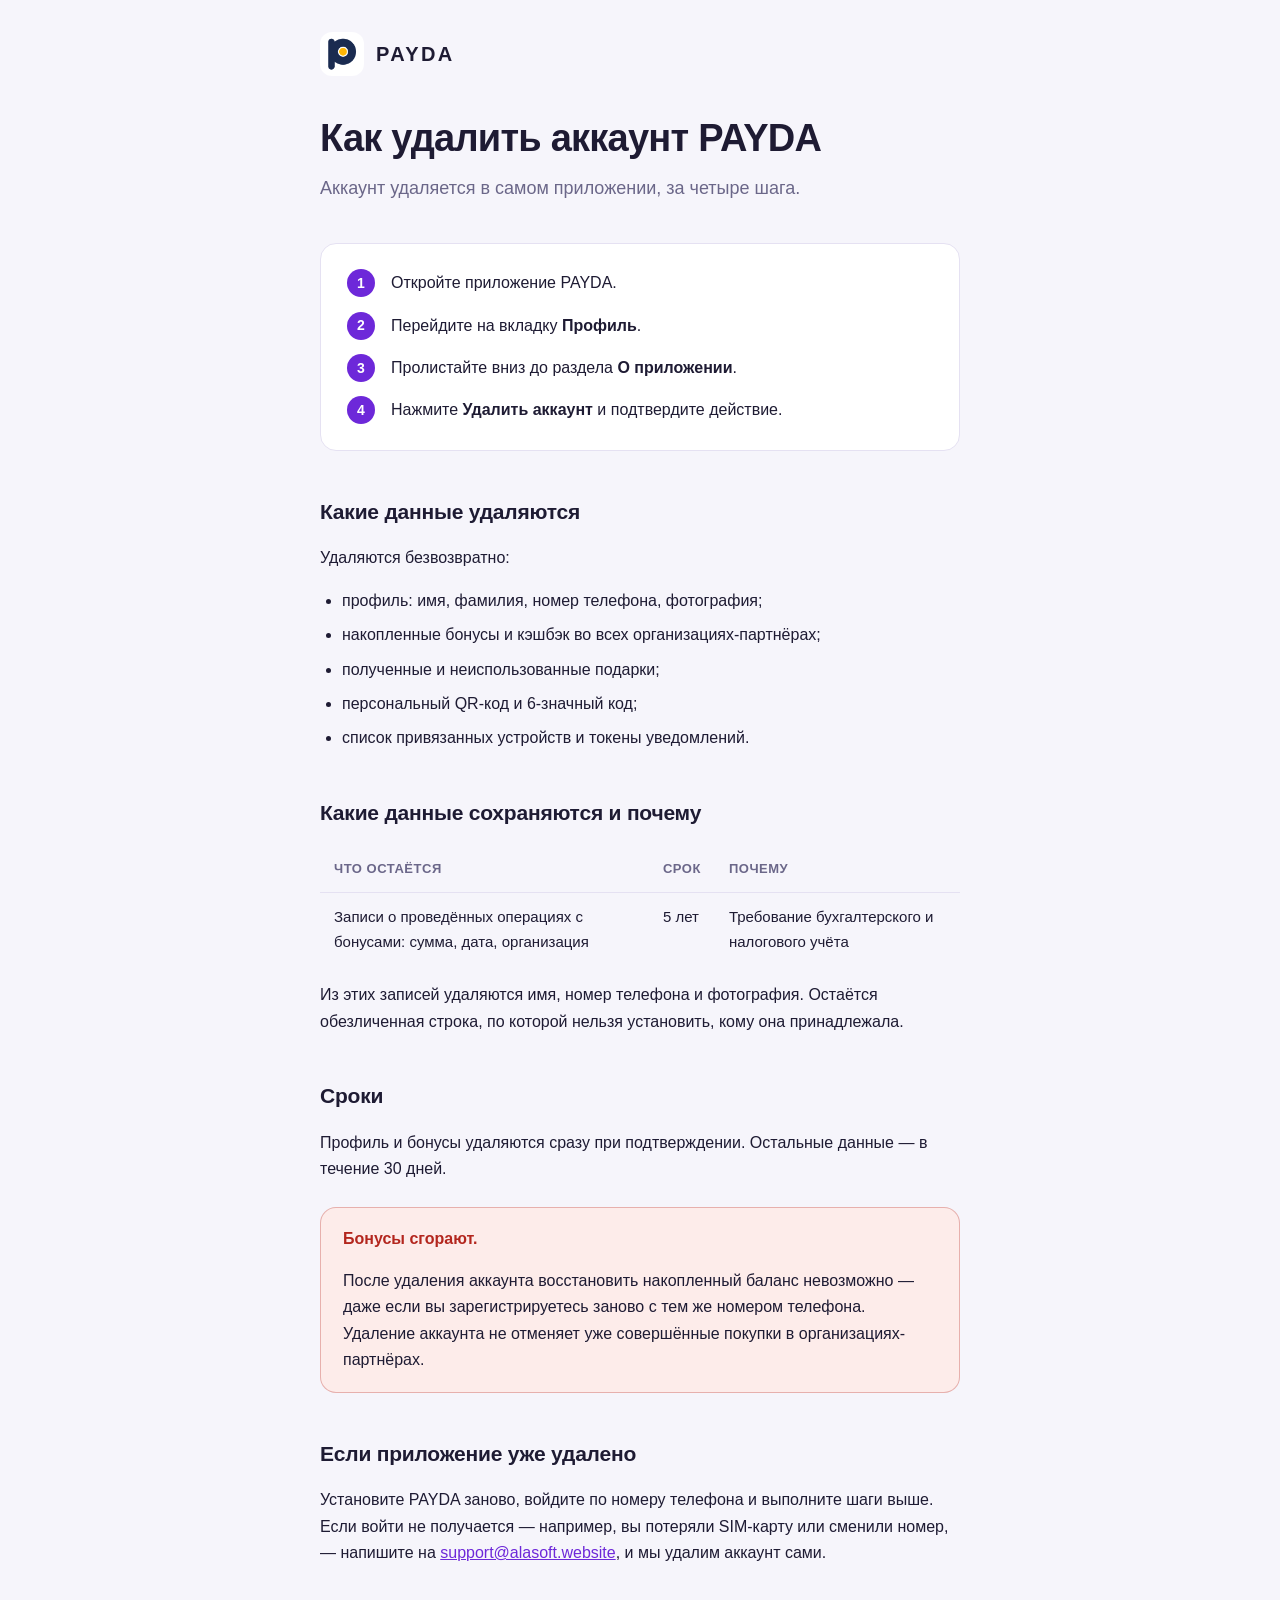
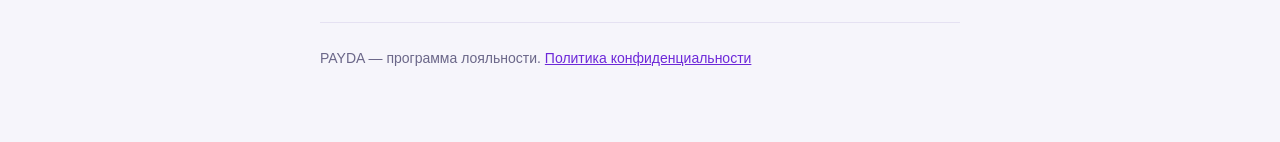
==== account-delete.html @ d6139251 "store: удаление аккаунта, публичные страницы, тестовые номера для ревьюеров Требования Google Play и" ====
<!DOCTYPE html>
<html lang="ru">
<head>
<meta charset="utf-8">
<meta name="viewport" content="width=device-width, initial-scale=1">
<title>Удаление аккаунта — PAYDA</title>
<meta name="description" content="Как удалить аккаунт PAYDA в приложении. Какие данные удаляются, какие сохраняются и в какой срок.">
<!-- Страницу читает ревьюер Google Play. Она обязана открываться без входа
     в аккаунт и отдавать 200 — иначе сборку отклонят. -->
<meta name="robots" content="index, follow">
<style>
  :root {
    --brand:      #6D28D9;
    --bg:         #F6F5FB;
    --surface:    #FFFFFF;
    --border:     #E5E1F2;
    --text:       #1E1B33;
    --text-2:     #6B6789;
    --danger:     #B3261E;
    --danger-bg:  #FDECEA;
    --radius:     16px;
  }
  @media (prefers-color-scheme: dark) {
    :root {
      --brand: #B79BFF;
      --bg: #131024; --surface: #1C1833; --border: #332C52;
      --text: #F2F0FA; --text-2: #A9A4C4;
      --danger: #FFB4AB; --danger-bg: #2B1614;
    }
  }
  * { box-sizing: border-box; }
  body {
    margin: 0;
    background: var(--bg);
    color: var(--text);
    font: 16px/1.65 -apple-system, BlinkMacSystemFont, "Segoe UI", Roboto, Helvetica, Arial, sans-serif;
    -webkit-font-smoothing: antialiased;
  }
  .wrap { max-width: 680px; margin: 0 auto; padding: 32px 20px 72px; }

  header { display: flex; align-items: center; gap: 12px; margin-bottom: 40px; }
  /* Знак тёмно-синий, и на тёмном фоне он тонет. Белая подложка —
     то же фирменное поле, что и у иконки приложения. */
  header img {
    width: 44px; height: 44px; display: block;
    background: #fff; border-radius: 12px; padding: 4px;
  }
  header .name { font-size: 20px; font-weight: 700; letter-spacing: 0.12em; }

  h1 { font-size: clamp(28px, 6vw, 38px); line-height: 1.2; margin: 0 0 12px; letter-spacing: -0.02em; }
  .lede { font-size: 18px; color: var(--text-2); margin: 0 0 40px; }

  h2 { font-size: 21px; margin: 44px 0 16px; letter-spacing: -0.01em; }
  p { margin: 0 0 16px; }

  .card {
    background: var(--surface);
    border: 1px solid var(--border);
    border-radius: var(--radius);
    padding: 26px;
    margin: 0 0 20px;
  }
  .card h2 { margin-top: 0; }

  ol.steps { margin: 0; padding: 0; list-style: none; counter-reset: step; }
  ol.steps li {
    counter-increment: step;
    position: relative; padding-left: 44px; margin-bottom: 16px;
  }
  ol.steps li:last-child { margin-bottom: 0; }
  ol.steps li::before {
    content: counter(step);
    position: absolute; left: 0; top: -1px;
    width: 28px; height: 28px; border-radius: 50%;
    background: var(--brand); color: #fff;
    font-size: 14px; font-weight: 700;
    display: flex; align-items: center; justify-content: center;
  }
  @media (prefers-color-scheme: dark) {
    ol.steps li::before { color: #1E1B33; }
  }

  ul { margin: 0 0 16px; padding-left: 22px; }
  li { margin-bottom: 8px; }

  .warn {
    background: var(--danger-bg);
    border: 1px solid rgba(179, 38, 30, 0.3);
    border-radius: var(--radius);
    padding: 18px 22px; margin: 24px 0;
  }
  @media (prefers-color-scheme: dark) {
    .warn { border-color: rgba(255, 180, 171, 0.3); }
  }
  .warn strong { color: var(--danger); }
  .warn p:last-child { margin-bottom: 0; }

  table { width: 100%; border-collapse: collapse; margin: 0 0 16px; font-size: 15px; }
  th, td { text-align: left; padding: 12px 14px; border-bottom: 1px solid var(--border); vertical-align: top; }
  th { font-weight: 600; color: var(--text-2); font-size: 13px; text-transform: uppercase; letter-spacing: 0.04em; }
  tr:last-child td { border-bottom: none; }
  .scroll { overflow-x: auto; }

  a { color: var(--brand); }
  footer {
    margin-top: 56px; padding-top: 24px;
    border-top: 1px solid var(--border);
    color: var(--text-2); font-size: 14px;
  }
</style>
</head>
<body>
<div class="wrap">

  <header>
    <img alt="PAYDA" src="[data-uri]">
    <span class="name">PAYDA</span>
  </header>

  <h1>Как удалить аккаунт PAYDA</h1>
  <p class="lede">
    Аккаунт удаляется в самом приложении, за четыре шага.
  </p>

  <div class="card">
    <ol class="steps">
      <li>Откройте приложение PAYDA.</li>
      <li>Перейдите на вкладку <strong>Профиль</strong>.</li>
      <li>Пролистайте вниз до раздела <strong>О приложении</strong>.</li>
      <li>Нажмите <strong>Удалить аккаунт</strong> и подтвердите действие.</li>
    </ol>
  </div>

  <h2>Какие данные удаляются</h2>
  <p>Удаляются безвозвратно:</p>
  <ul>
    <li>профиль: имя, фамилия, номер телефона, фотография;</li>
    <li>накопленные бонусы и кэшбэк во всех организациях-партнёрах;</li>
    <li>полученные и неиспользованные подарки;</li>
    <li>персональный QR-код и 6-значный код;</li>
    <li>список привязанных устройств и токены уведомлений.</li>
  </ul>

  <h2>Какие данные сохраняются и почему</h2>
  <div class="scroll">
    <table>
      <tr>
        <th>Что остаётся</th>
        <th>Срок</th>
        <th>Почему</th>
      </tr>
      <tr>
        <td>Записи о проведённых операциях с бонусами: сумма, дата, организация</td>
        <td>5 лет</td>
        <td>Требование бухгалтерского и налогового учёта</td>
      </tr>
    </table>
  </div>
  <p>
    Из этих записей удаляются имя, номер телефона и фотография. Остаётся
    обезличенная строка, по которой нельзя установить, кому она принадлежала.
  </p>

  <h2>Сроки</h2>
  <p>
    Профиль и бонусы удаляются сразу при подтверждении. Остальные данные —
    в течение 30 дней.
  </p>

  <div class="warn">
    <p><strong>Бонусы сгорают.</strong></p>
    <p>
      После удаления аккаунта восстановить накопленный баланс невозможно —
      даже если вы зарегистрируетесь заново с тем же номером телефона.
      Удаление аккаунта не отменяет уже совершённые покупки
      в организациях-партнёрах.
    </p>
  </div>

  <h2>Если приложение уже удалено</h2>
  <p>
    Установите PAYDA заново, войдите по номеру телефона и выполните шаги выше.
    Если войти не получается — например, вы потеряли SIM-карту или сменили
    номер, — напишите на
    <a href="mailto:support@alasoft.website">support@alasoft.website</a>,
    и мы удалим аккаунт сами.
  </p>

  <footer>
    PAYDA — программа лояльности.
    <a href="/privacy">Политика конфиденциальности</a>
  </footer>

</div>
</body>
</html>
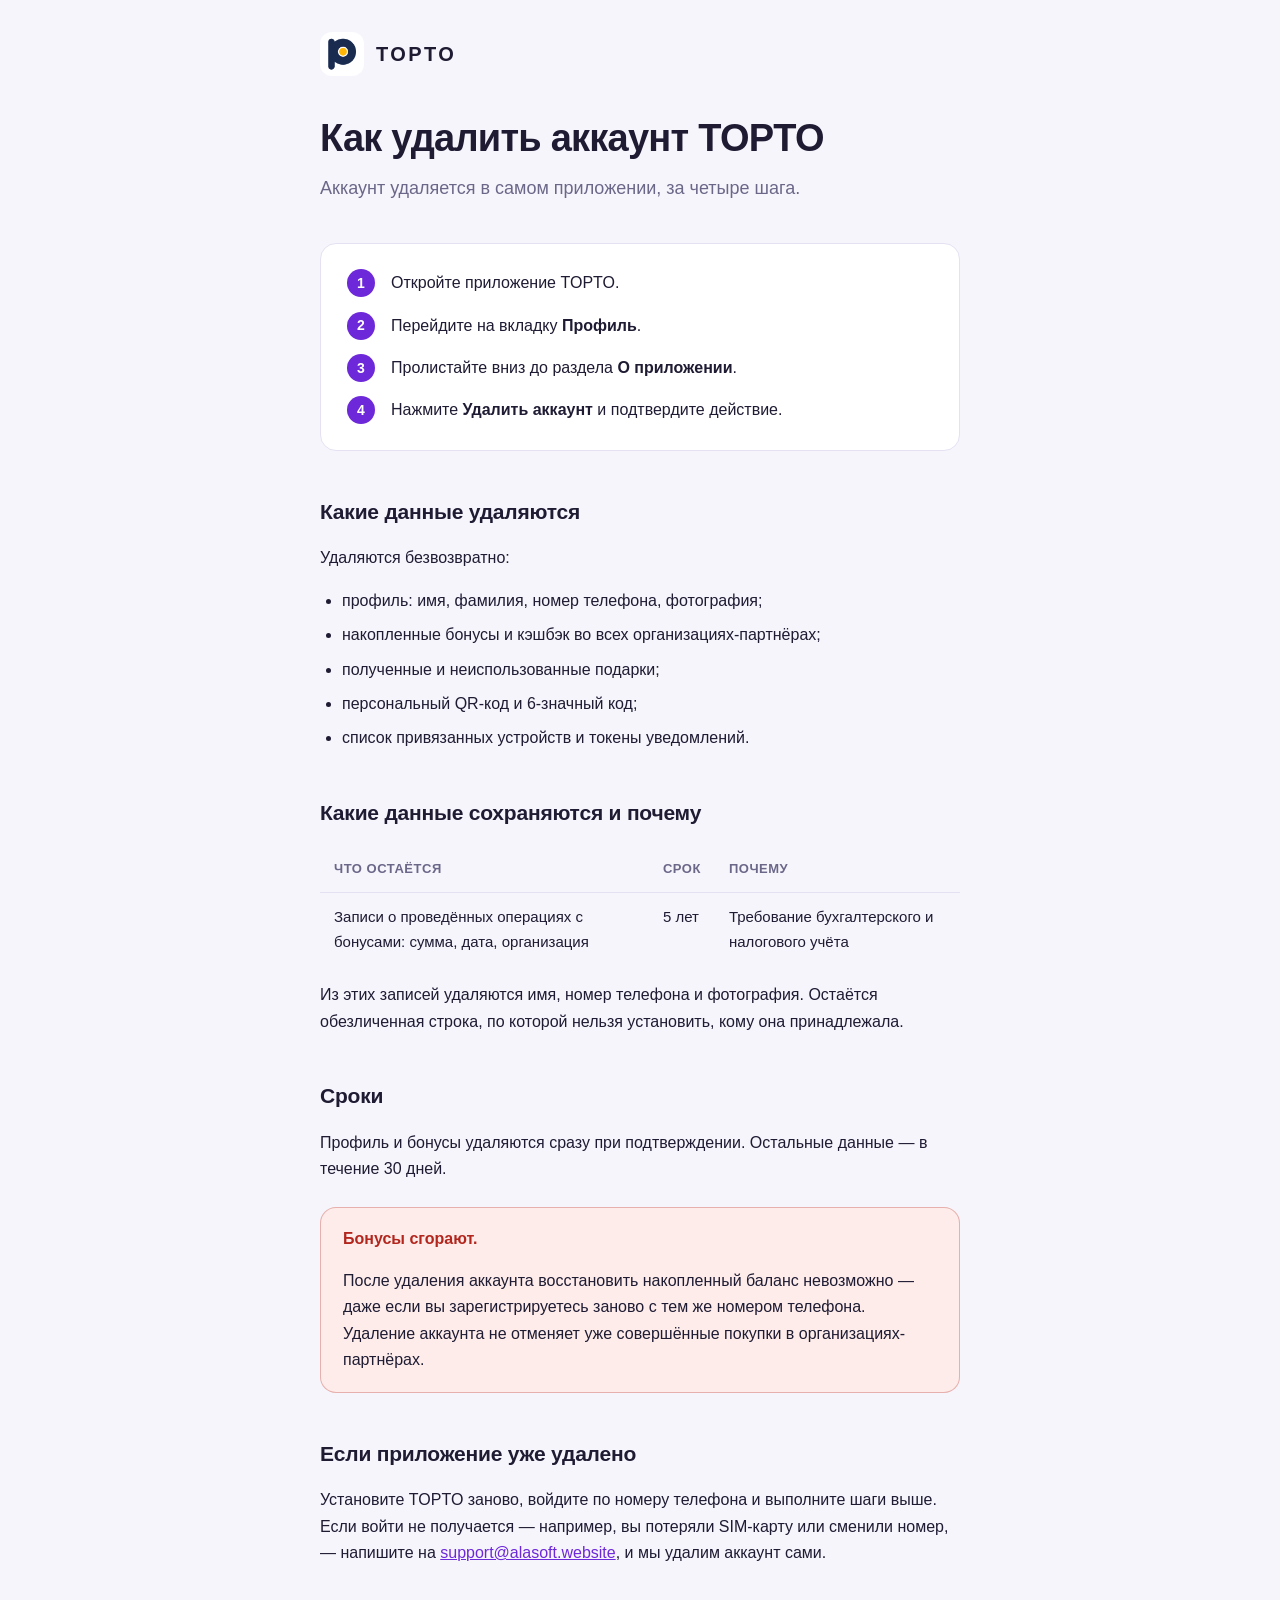
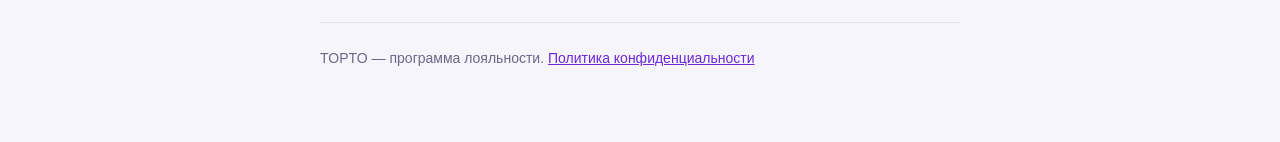
==== commit ac0e81a8: "бренд: везде TOPTO SMS и push, веб-панель (TOPTO Admin, логотип T), публичные документы с логотипом " ====
--- a/account-delete.html
+++ b/account-delete.html
@@ -3,8 +3,8 @@
 <head>
 <meta charset="utf-8">
 <meta name="viewport" content="width=device-width, initial-scale=1">
-<title>Удаление аккаунта — PAYDA</title>
-<meta name="description" content="Как удалить аккаунт PAYDA в приложении. Какие данные удаляются, какие сохраняются и в какой срок.">
+<title>Удаление аккаунта — TOPTO</title>
+<meta name="description" content="Как удалить аккаунт TOPTO в приложении. Какие данные удаляются, какие сохраняются и в какой срок.">
 <!-- Страницу читает ревьюер Google Play. Она обязана открываться без входа
      в аккаунт и отдавать 200 — иначе сборку отклонят. -->
 <meta name="robots" content="index, follow">
@@ -113,18 +113,18 @@
 <div class="wrap">
 
   <header>
-    <img alt="PAYDA" src="[data-uri]">
-    <span class="name">PAYDA</span>
+    <img alt="TOPTO" src="[data-uri]">
+    <span class="name">TOPTO</span>
   </header>
 
-  <h1>Как удалить аккаунт PAYDA</h1>
+  <h1>Как удалить аккаунт TOPTO</h1>
   <p class="lede">
     Аккаунт удаляется в самом приложении, за четыре шага.
   </p>
 
   <div class="card">
     <ol class="steps">
-      <li>Откройте приложение PAYDA.</li>
+      <li>Откройте приложение TOPTO.</li>
       <li>Перейдите на вкладку <strong>Профиль</strong>.</li>
       <li>Пролистайте вниз до раздела <strong>О приложении</strong>.</li>
       <li>Нажмите <strong>Удалить аккаунт</strong> и подтвердите действие.</li>
@@ -179,7 +179,7 @@
 
   <h2>Если приложение уже удалено</h2>
   <p>
-    Установите PAYDA заново, войдите по номеру телефона и выполните шаги выше.
+    Установите TOPTO заново, войдите по номеру телефона и выполните шаги выше.
     Если войти не получается — например, вы потеряли SIM-карту или сменили
     номер, — напишите на
     <a href="mailto:support@alasoft.website">support@alasoft.website</a>,
@@ -187,7 +187,7 @@
   </p>
 
   <footer>
-    PAYDA — программа лояльности.
+    TOPTO — программа лояльности.
     <a href="/privacy">Политика конфиденциальности</a>
   </footer>
 
